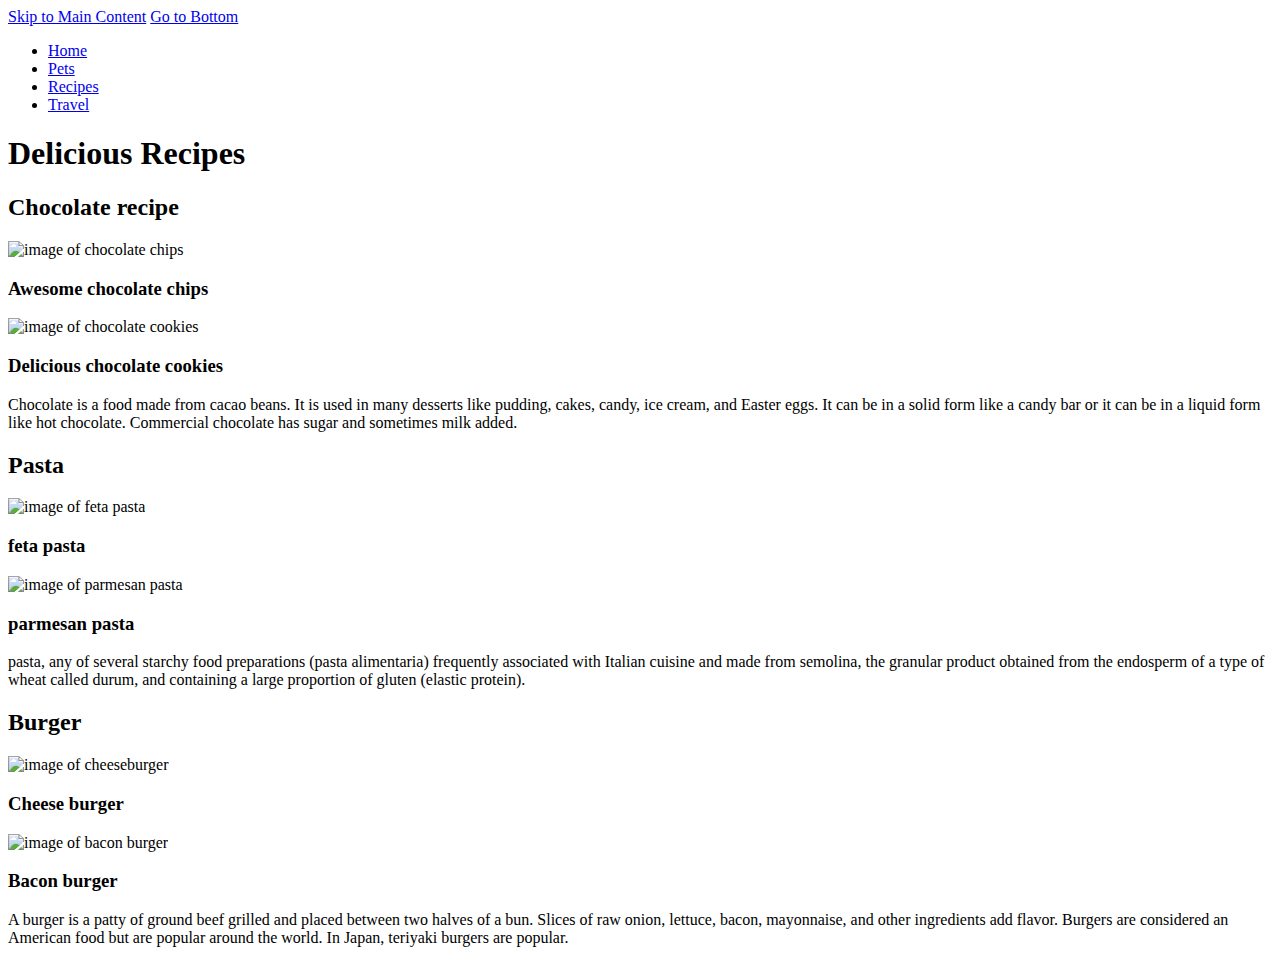
==== recipes.html @ 715b8732 "Add files via upload" ====
<!DOCTYPE html>
<html lang="en">
<head>
    <meta charset="UTF-8">
    <meta name="viewport" content="width=device-width, initial-scale=1.0">
    <title>Recipes</title>
    <link rel="stylesheet" href="css/reset.css">
    <link rel="stylesheet" href="css/styles.css">
</head>
<body>
    <a href="#main-content" class="skip-link">Skip to Main Content</a>

    <a href="#footer" class="jump-to-bottom">Go to Bottom</a>

    <header>
        <nav>
            <ul class="navigation">
                <li><a href="index.html">Home</a></li>
                <li><a href="pets.html">Pets</a></li>
                <li class="active"><a href = "recipes.html"> Recipes</a></li>
                <li><a href="travel.html">Travel</a></li>
            </ul>
        </nav>
        <h1>Delicious Recipes</h1>
    </header>
    <main id="main-content" class = "grid-container">
        <div class="grid-item">
            <h2>Chocolate recipe</h2>
            <img src="images/double_chocolate_chips.png" width = "400" alt="image of chocolate chips">
            <h3>Awesome chocolate chips</h3>
            <img src="images/double_chocolate_cookies.png" width = "400" alt="image of chocolate cookies">
            <h3>Delicious chocolate cookies</h3>
            <p>
                Chocolate is a food made from cacao beans. It is used in many desserts like pudding, cakes, candy, ice cream, and Easter eggs. It can be in a solid form like a candy bar or it can be in a liquid form like hot chocolate. Commercial chocolate has sugar and sometimes milk added.</p>
        </div>

        <div class="grid-item">
            <h2>Pasta</h2>
            <img src="images/feta_pasta.png" width = "400" alt="image of feta pasta">
            <h3>feta pasta</h3>
            <img src="images/parmesan_pasta.png" width = "400" alt="image of parmesan pasta">
            <h3>parmesan pasta</h3>
            <p>pasta, any of several starchy food preparations (pasta alimentaria) frequently associated with Italian cuisine and made from semolina, the granular product obtained from the endosperm of a type of wheat called durum, and containing a large proportion of gluten (elastic protein).</p>
        </div>

        <div class="grid-item">
            <h2>Burger</h2>
            <img src="images/cheese_burger.png" width = "400" alt="image of cheeseburger">
            <h3>Cheese burger</h3>
            <img src="images/bacon_burger.png" width = "400" alt="image of bacon burger">
            <h3>Bacon burger</h3>
            <p>A burger is a patty of ground beef grilled and placed between two halves of a bun. Slices of raw onion, lettuce, bacon, mayonnaise, and other ingredients add flavor. Burgers are considered an American food but are popular around the world. In Japan, teriyaki burgers are popular.</p>
        </div>
    </main>

    <footer id="footer">
        <!-- Footer content -->
      </footer>
      
</body>
</html>
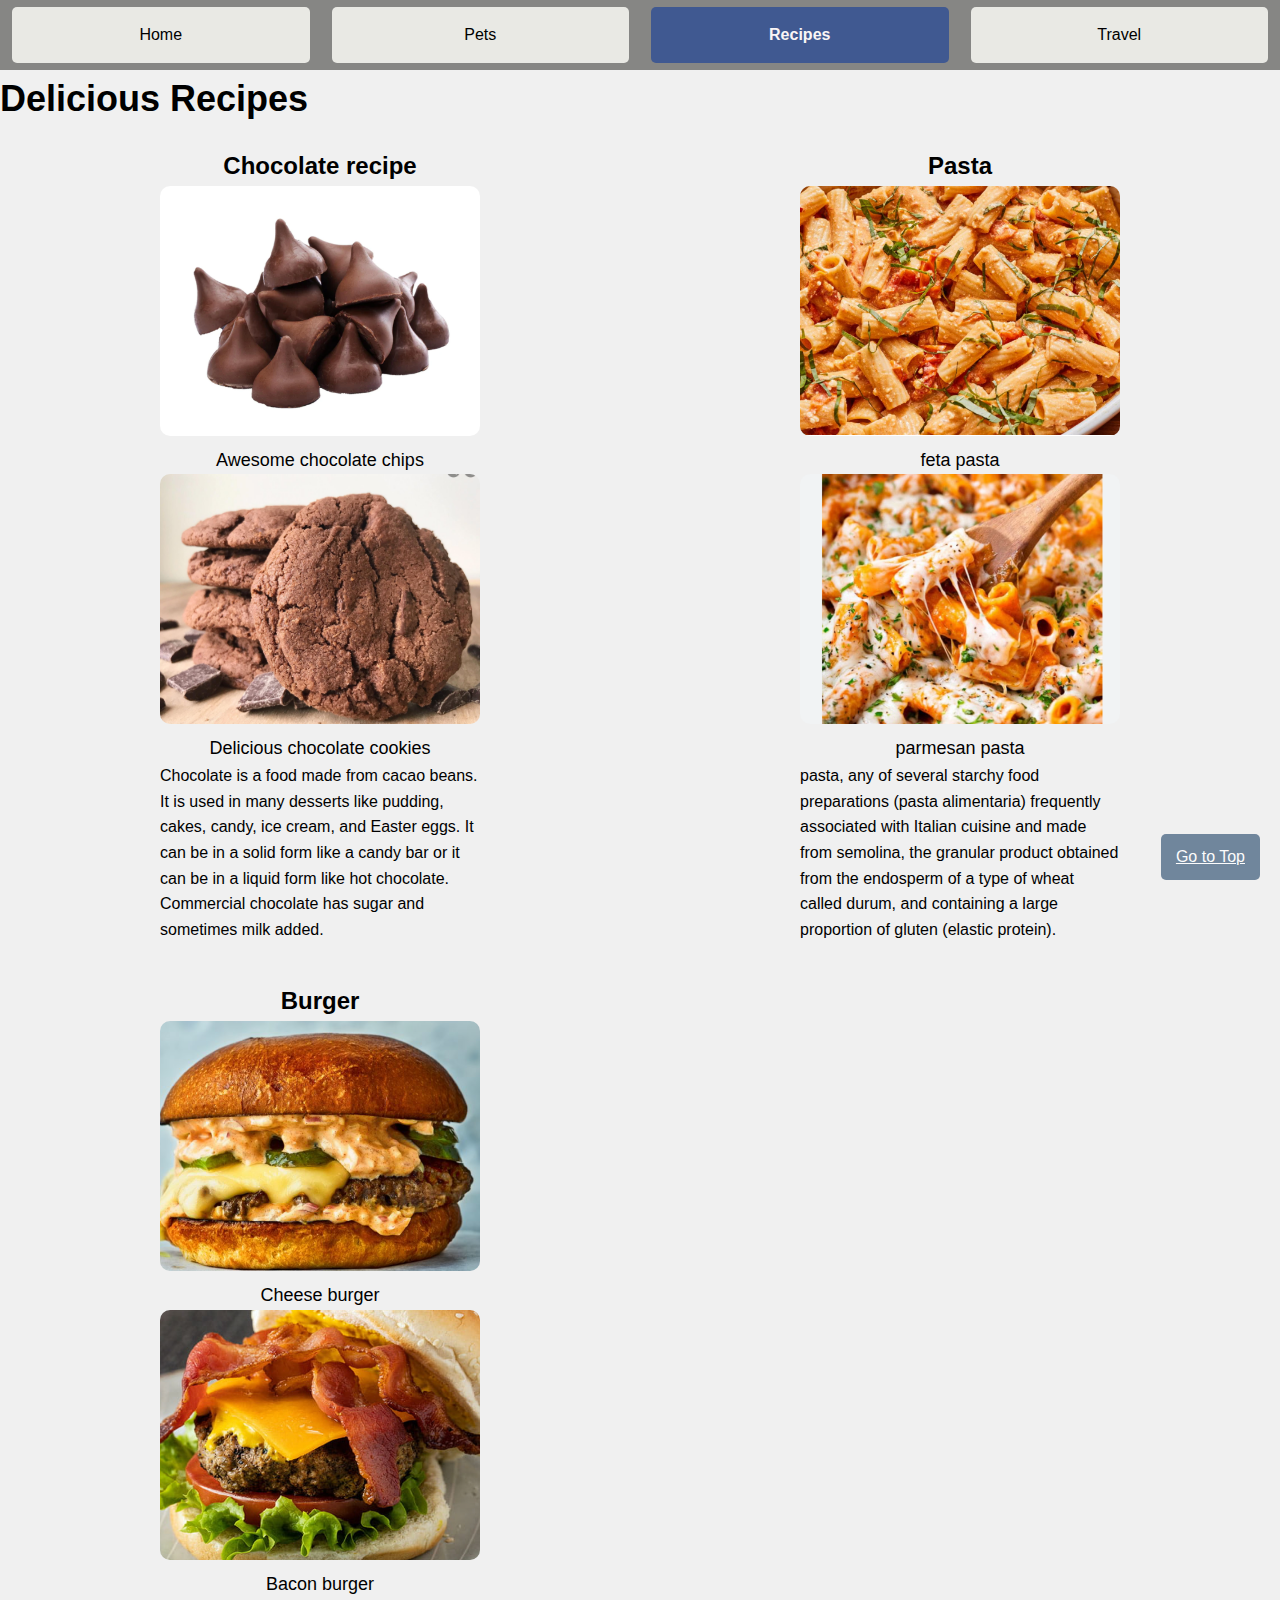
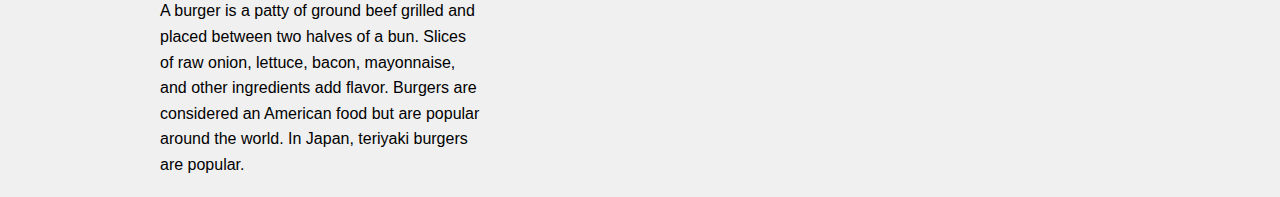
==== commit f3db346f: "Add files via upload" ====
--- a/recipes.html
+++ b/recipes.html
@@ -10,7 +10,7 @@
 <body>
     <a href="#main-content" class="skip-link">Skip to Main Content</a>
 
-    <a href="#footer" class="jump-to-bottom">Go to Bottom</a>
+    <a href="#" class="jump-to-top">Go to Top</a>
 
     <header>
         <nav>
@@ -23,6 +23,11 @@
         </nav>
         <h1>Delicious Recipes</h1>
     </header>
+
+    <footer id="site-footer">
+        <!-- Footer content here -->
+      </footer>
+      
     <main id="main-content" class = "grid-container">
         <div class="grid-item">
             <h2>Chocolate recipe</h2>
@@ -52,11 +57,6 @@
             <p>A burger is a patty of ground beef grilled and placed between two halves of a bun. Slices of raw onion, lettuce, bacon, mayonnaise, and other ingredients add flavor. Burgers are considered an American food but are popular around the world. In Japan, teriyaki burgers are popular.</p>
         </div>
     </main>
-
-    <footer id="footer">
-        <!-- Footer content -->
-      </footer>
-      
 </body>
 </html>
 
--- a/css/styles.css
+++ b/css/styles.css
@@ -0,0 +1,219 @@
+ul {
+    list-style-type: none;
+    padding: 0;
+    margin: 0;
+}
+
+header nav {
+    border: 1px solid transparent;
+    background-color: #868684;
+}
+
+header {
+    width: 100%;
+    box-sizing: border-box; 
+}
+
+
+.navigation li {
+    border: 1px solid transparent; 
+    border-radius: 10px; 
+    margin-right: 10px; 
+    padding: 5px 10px; 
+}
+
+.navigation li a {
+    display: block; 
+    padding: 5px 10px; 
+    color: black; 
+    text-decoration: none; 
+    background-color: #f8f8f6;
+    border-radius: 5px
+}
+
+/* .navigation li a:hover {
+    background-color: #333084; 
+    color: #000; 
+} */
+
+
+.navigation .active a {
+    color: rgb(40, 44, 106); 
+    font-weight: bold;
+    background-color: #f0f0f0;
+    padding: 10px 10px;
+    border-radius: 5px
+
+}
+
+
+.skip-link {
+    position: absolute;
+    left: -999px;
+    top: auto;
+    width: 1px;
+    height: 1px;
+    overflow: hidden;
+    z-index: -999;
+}
+
+.skip-link:focus, 
+.skip-link:active {
+    left: 0;
+    top: 0;
+    width: auto;
+    height: auto;
+    overflow: visible;
+    z-index: 9999;
+    padding: 10px;
+    background: #f1f1f1;
+    border: 1px solid #ccc;
+    text-decoration: none;
+}
+
+
+main {
+    display: grid;
+    grid-template-columns: repeat(auto-fit, minmax(300px, 1fr));
+    gap: 20px;
+    padding: 20px;
+}
+
+
+.grid-container {
+    display: grid;
+    grid-template-columns: 1fr;
+    gap: 20px;
+}
+
+.grid-item {
+    display: flex;
+    flex-direction: column;
+    align-items: center; 
+}
+
+.grid-item img {
+    max-width: 100%; 
+    margin-bottom: 10px;
+    width: 400px;
+}
+
+.grid-item p {
+    width: 400px;
+}
+
+section {
+    padding: 20px;
+    border: 1px solid #ddd;
+    border-radius: 20px;
+}
+
+h1 {
+    font-size: 36px;
+    font-family: sans-serif;
+    font-weight: 700; 
+  }
+
+h2 {
+    font-size: 24px;
+    font-family: sans-serif;
+    font-weight: bold
+  }
+
+
+img {
+
+    width: 300px; 
+    height: 250px; 
+    object-fit: cover; 
+    border-radius: 10px;
+    display: block;
+}
+
+
+video {
+    max-width: 100%;
+    height: auto;
+    display: block;
+}
+
+
+body {
+    font-family: Arial, sans-serif;
+    line-height: 1.6;
+    background-color: #f0f0f0
+}
+
+.jump-to-top {
+    position: fixed;
+    right: 20px;
+    bottom: 20px;
+    padding: 10px 15px;
+    background-color: #516c88;
+    color: white; 
+    border: none; 
+    border-radius: 5px; 
+    cursor: pointer; 
+    z-index: 100; 
+    opacity: 0.8
+}
+
+.jump-to-top:hover {
+    background-color: #6fa0d5; 
+    opacity: 1
+}
+
+html {
+    scroll-behavior: smooth;
+}
+
+@media (min-width: 700px) {
+    .grid-container {
+        grid-template-columns: 1fr 1fr;
+        gap: 40px;
+        padding: 20px;
+    }
+
+    .grid-item img {
+        width: 320px;
+    }
+    
+    .grid-item p {
+        width: 320px;
+    }
+
+    .navigation {
+        display: flex;
+        width: 100%;
+    }
+
+    .navigation li {
+        flex: 1; 
+        margin: 0;
+    }
+
+    h3 {
+        font-size: 18px;
+        font-family: sans-serif;
+      }
+
+    .navigation li a {
+        display: block;
+        background-color: #e9e9e4; 
+        color: black; 
+        text-align: center;
+        padding: 15px 0 15px; 
+        border-radius: 5px;
+    }
+
+    .navigation .active a {
+        color: rgb(249, 245, 245); 
+        font-weight: bold;
+        background-color: #405991;
+        padding: 15px 0px;
+        border-radius: 5px
+    
+    }
+
+
+}
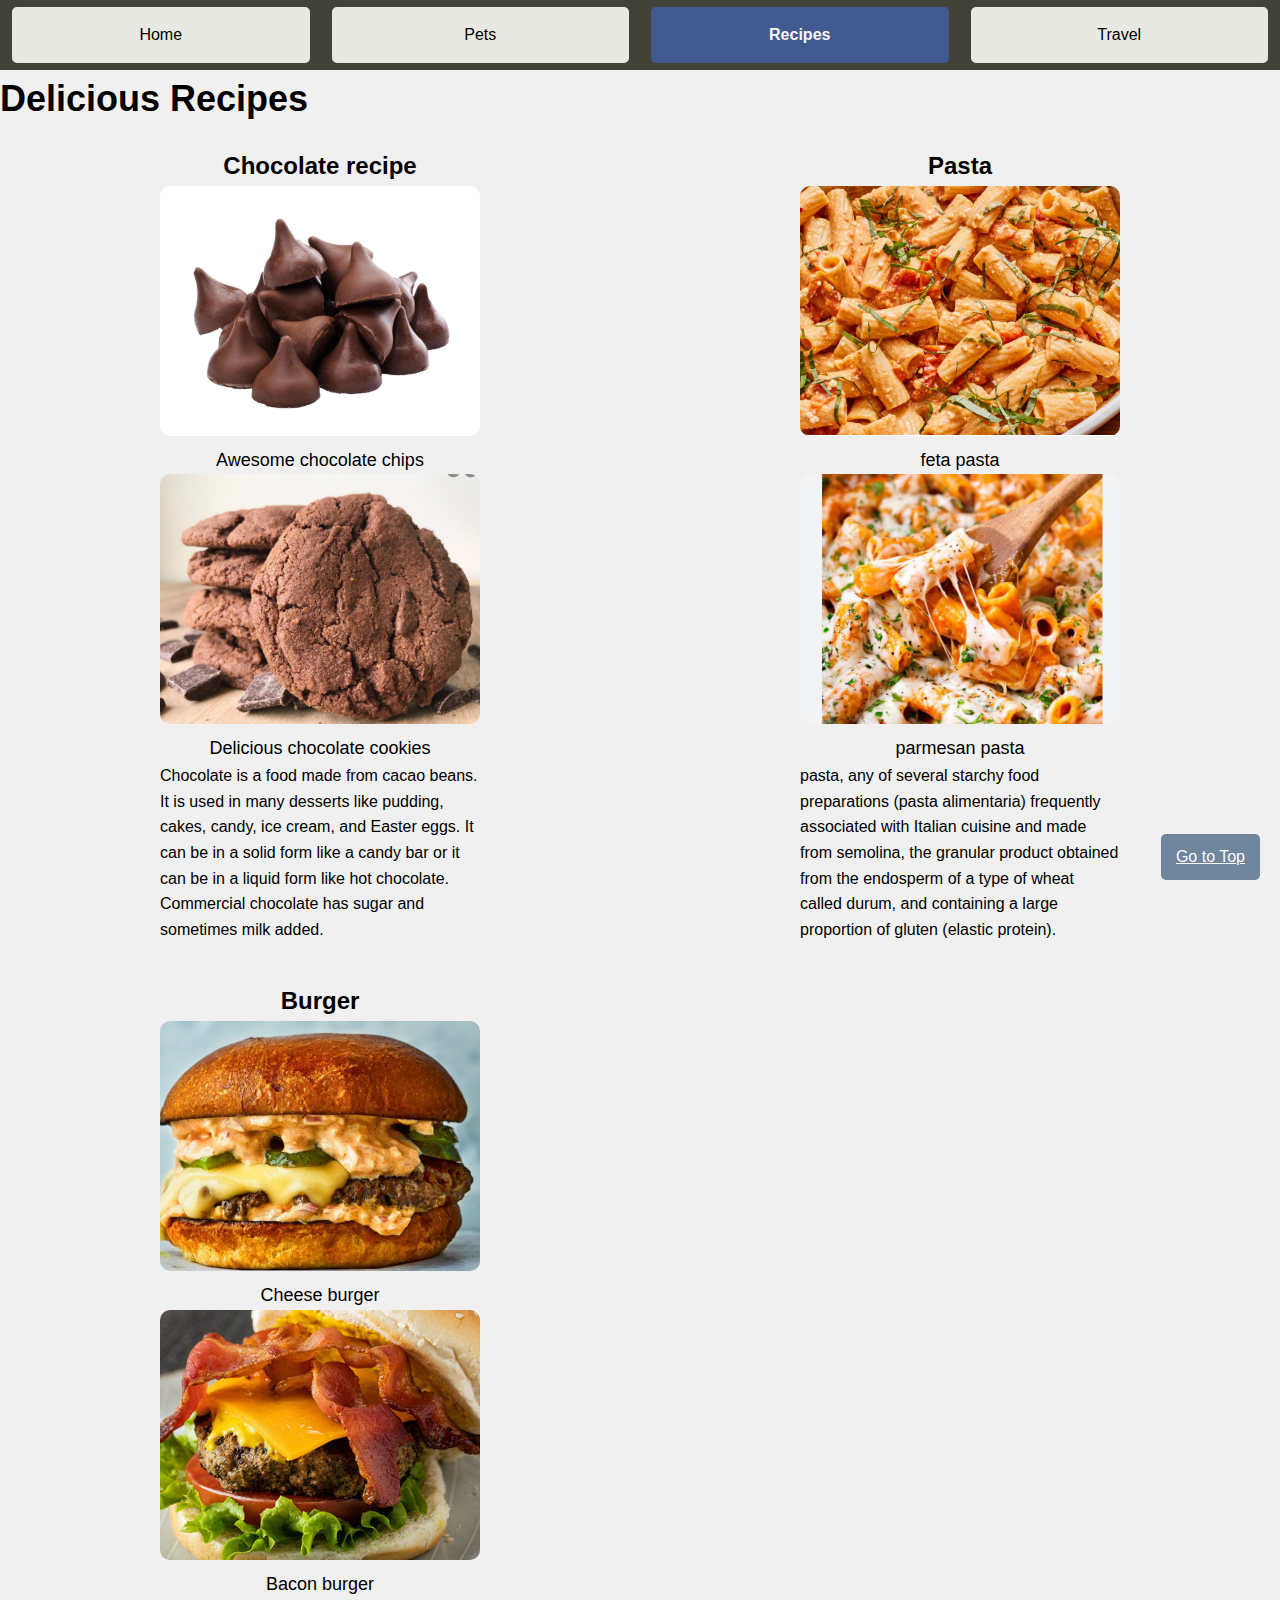
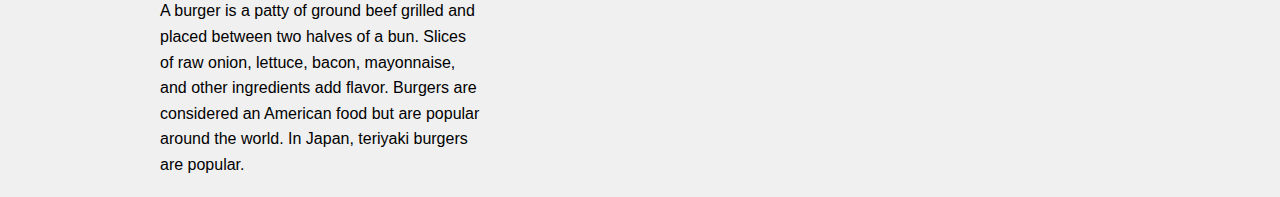
==== commit 6b6807b0: "Add files via upload" ====
--- a/recipes.html
+++ b/recipes.html
@@ -10,7 +10,7 @@
 <body>
     <a href="#main-content" class="skip-link">Skip to Main Content</a>
 
-    <a href="#" class="jump-to-top">Go to Top</a>
+    <a href="#site-footer" class="jump-to-top">Go to Top</a>
 
     <header>
         <nav>
@@ -27,7 +27,7 @@
     <footer id="site-footer">
         <!-- Footer content here -->
       </footer>
-      
+
     <main id="main-content" class = "grid-container">
         <div class="grid-item">
             <h2>Chocolate recipe</h2>
--- a/css/styles.css
+++ b/css/styles.css
@@ -6,7 +6,7 @@
 
 header nav {
     border: 1px solid transparent;
-    background-color: #868684;
+    background-color: #424239;
 }
 
 header {
@@ -38,9 +38,9 @@
 
 
 .navigation .active a {
-    color: rgb(40, 44, 106); 
+    color: rgb(31, 36, 106); 
     font-weight: bold;
-    background-color: #f0f0f0;
+    background-color: #c0c3bc;
     padding: 10px 10px;
     border-radius: 5px
 
